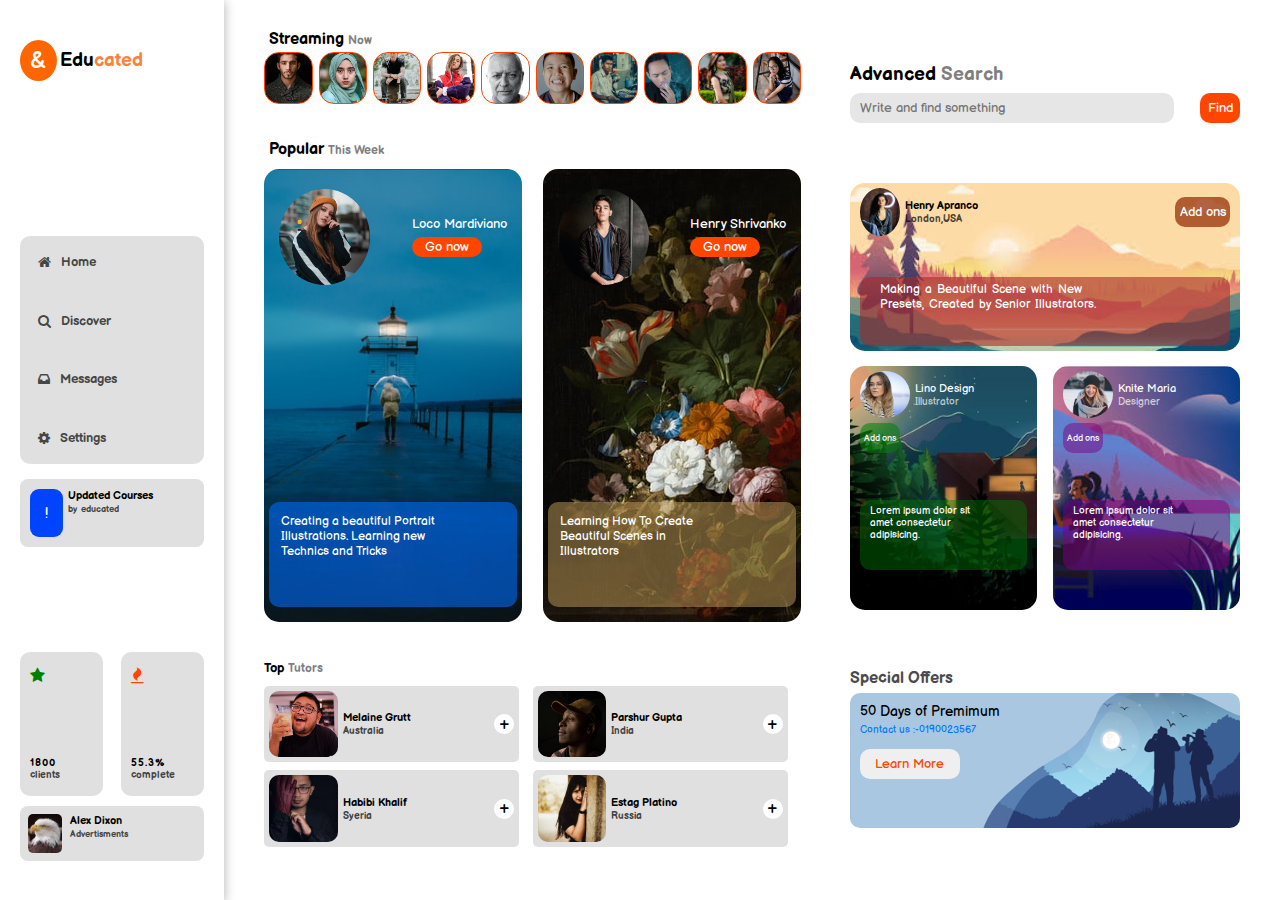
==== index.html @ 4aef3d66 "education" ====
<!DOCTYPE html>
<html lang="en">

<head>
    <meta charset="UTF-8">
    <meta name="viewport" content="width=device-width, initial-scale=1.0">
    <title>Challenge</title>
    <link rel="stylesheet" href="style.css">
    <link rel="stylesheet" href="http://stackpath.bootstrapcdn.com/font-awesome/4.7.0/css/font-awesome.min.css">
    <link href="https://fonts.googleapis.com/css2?family=Balsamiq+Sans&display=swap" rel="stylesheet">
</head>

<body>
    <div id="container">
       
        <div id="lsec">
            <div class="toggle">
                <i class="fa fa-bars"></i>
            </div>
            <div id="tl">
                <div id="logo">&</div>
                <h3>Edu<span>cated</span></h3>
            </div>
            <div id="ml">
                <div id="tml">
                    <div id="ml1">
                        <i class="fa fa-home"></i>
                        <h3>Home</h3>
                    </div>
                    <div id="ml1">
                        <i class="fa fa-search"></i>
                        <h3>Discover</h3>
                    </div>
                    <div id="ml1">
                        <i class="fa fa-inbox"></i>
                        <h3>Messages</h3>
                    </div>
                    <div id="ml1">
                        <i class="fa fa-gear"></i>
                        <h3>Settings</h3>
                    </div>
                </div>
                <div id="bml">
                    <div id="lgbml">!</div>
                    <h3>Updated Courses<br><span>by educated</span></h3>
                </div>
            </div>
            <div id="bl">
                <div id="tbl">
                    <div id="ltbl">
                        <i id="ltlb1" class="fa fa-star"></i>
                        <h3>1800<br><span>clients</span></h3>
                    </div>
                    <div id="ltbl">
                        <i id="ltlb2" class="fa fa-fire"></i>
                        <h3>55.3%<br><span>complete</span></h3>
                    </div>
                </div>
                <div id="bbl">
                    <div id="lgbml"></div>
                    <h3>Alex Dixon<br><span>Advertisments</span></h3>
                </div>
            </div>
        </div>
        <div id="rsec">
            <div id="lrsec">
                <div id="hlrsec">
                    <h3>Streaming <span> Now</span></h3>
                    <div id="stream">
                        <div id="div1" class="div"></div>
                        <div id="div2" class="div"></div>
                        <div id="div3" class="div"></div>
                        <div id="div4" class="div"></div>
                        <div id="div5" class="div"></div>
                        <div id="div6" class="div"></div>
                        <div id="div7" class="div"></div>
                        <div id="div8" class="div"></div>
                        <div id="div9" class="div"></div>
                        <div id="div10" class="div"></div>
                    </div>
                </div>
                <div id="plrsec">
                    <h3>Popular <span> This Week</span></h3>

                    <div id="con">
                        <div id="cont1" class="cont">
                            <div id="tcont">

                                <div id="img">
                                </div>
                                <div id="nm">
                                    <h5>Loco Mardiviano</h5>
                                    <button>Go now</button>
                                </div>

                            </div>
                            <div id="bcont">
                                <p>Creating a beautiful Portrait <br>Illustrations. Learning new <br>Technics and Tricks
                                </p>
                            </div>
                        </div>
                        <div id="cont2" class="cont">
                            <div id="tcont2">

                                <div id="img">
                                </div>
                                <div id="nm">
                                    <h5>Henry Shrivanko</h5>
                                    <button>Go now</button>
                                </div>

                            </div>
                            <div id="bcont">
                                <p>Learning How To Create <br>Beautiful Scenes in <br> Illustrators  </p>
                            </div>
                        </div>
                    </div>
                </div>
                <div id="blrsec">
                    <h5>Top <span>Tutors</span></h5>
                    <div id="bsec">
                        <div id="bdiv1" class="bdiv">
                            <div id="lbd">
                                <div id="imgbd1" class="imgbd"></div>
                                <h6>Melaine Grutt <br><span>Australia</span></h6>
                            </div>
                            <div id="rbd">+</div>
                        </div>
                        <div id="bdiv2" class="bdiv">
                            <div id="lbd">
                                <div id="imgbd2" class="imgbd"></div>
                                <h6>Parshur Gupta <br><span>India</span></h6>
                            </div>
                            <div id="rbd">+</div>
                        </div>
                        <div id="bdiv3" class="bdiv">
                            <div id="lbd">
                                <div id="imgbd3" class="imgbd"></div>
                                <h6>Habibi Khalif <br><span>Syeria</span></h6>
                            </div>
                            <div id="rbd">+</div>
                        </div>
                        <div id="bdiv4" class="bdiv">
                            <div id="lbd">
                                <div id="imgbd4" class="imgbd"></div>
                                <h6>Estag Platino <br><span>Russia</span></h6>
                            </div>
                            <div id="rbd">+</div>
                        </div>
                    </div>
                </div>
            </div>
            <div id="rrsec">
                <div id="hrrsec">
                    <h3>Advanced <span>Search</span></h3>
                    <div id="search"><input type="text" placeholder="Write and find something"><button>Find</button>
                    </div>

                </div>
                <div id="mrrsec">

                    <div id="tmrsec">
                        <div id="tm">
                            <div id="ltm">
                                <div id="imgtm"></div>
                                <h6>Henry Apranco<br><span>London,USA</span></h6>
                            </div>
                            <div id="rtm"><button>Add ons</button></div>
                        </div>
                        <div id="bm">Making a Beautiful Scene with New <br>Presets, Created by Senior Illustrators.
                        </div>
                    </div>
                    <div id="bmrsec">
                        <div id="lmrsec" class="mrsec">
                            <div id="tbm">
                                <div id="tbm1" class="imgtbm"></div>
                                <h6>Lino Design <br><span>Illustrator</span></h6>
                            </div>
                            <button>Add ons</button>
                            <div id="bbm">Lorem ipsum dolor sit <br> amet consectetur <br> adipisicing.</div>
                        </div>
                        <div id="rmrsec" class="mrsec">
                            <div id="tbm">
                                <div id="tbm2" class="imgtbm"></div>
                                <h6>Knite Maria <br><span>Designer</span></h6>
                            </div>
                            <button>Add ons</button>
                            <div id="bbm">Lorem ipsum dolor sit <br> amet consectetur <br> adipisicing.</div>
                        </div>
                    </div>
                </div>
                <div id="frsec">
                    <h4>Special Offers</h4>
                    <div id="mfr">
                        <p>50 Days of Premimum <br> <span>Contact us :-0190023567</span></p>
                        <button>Learn More</button>
                    </div>
                </div>
            </div>
        </div>
    </div>
</body>

</html>
---- style.css ----
*{
    margin: 0;
    padding: 0;
    box-sizing: border-box;
    font-family: 'Balsamiq Sans', cursive;
}
html,body{
    width: 100%;
    height: 100%;
}
#container{
    display: flex;
    width: 100%;
    height: 100%;
    
}
.toggle{
          font-size: 20px;
          width: 40px;
          height: 40px;
         border-radius: 15px;
         background-color: orangered;
         color: white;
         display: none;
 }

#lsec{
    position: relative;
    display: flex;
    flex-direction: column;
    justify-content: space-between;
    align-items: center;
    width: 18%;
    height: 100%;
    padding: 40px 20px;
    box-shadow: 0px 2px 10px 1px rgba(0, 0, 0, 0.267);
    
}
#tl{
    display: flex;
    align-items: center;
   
    width: 100%;
    height:5%;
    
}
#logo{
    font-size: 25px;
    display: flex;
    align-items: center;
    justify-content: center;
    height: 100%;
    width: 20%;
    border-radius: 50%;
    background-color: rgb(255, 102, 0);
    color: white;
}
#tl h3{margin-left: 3px;}
#tl span{color: rgba(255, 94, 0, 0.781);}
#ml{
    display: flex;
    flex-direction: column;
    justify-content: space-between;
    margin-top: 60px;
    width: 100%;
    height: 38%;
   
}
#tml{
    padding: 18px;
    display: flex;
    justify-content: space-between;
    flex-direction: column;
    height: 78%;
    width: 100%;
    border-radius: 10px;
    color: rgba(0, 0, 0, 0.699);
    background-color: rgba(0, 0, 0, 0.120);
}

#ml1{
    font-size: 11px;
    display: flex;
    align-items: center;
    transition: cubic-bezier(0.55, 0.055, 0.675, 0.19).2s;
}
#ml1:hover{
    transform: scale(1.1);
    color: black;
    cursor: pointer;
}
#ml1 h3{margin-left: 10px;}
#ml1 i{font-size: 14px;}
#bml{
    padding: 10px;
    display: flex;
    margin-top: 15px;
    border-radius: 8px;
    background-color: rgba(0, 0, 0, 0.120);
    height: 23%;
    width: 100%;
}
#bml #lgbml{
    display: flex;
    align-items: center;
    justify-content: center;
    color: white;
    font-size: 15px;
    width: 20%;
    height: 100%;
    border-radius: 9px;
    background-color: rgb(0, 68, 255);
}
#bml h3{
    margin-left: 5px;
    font-size: 11px;
}
#bml h3 span{
    opacity: .7;
    word-spacing: 2px;
    font-size: 9px;
}
#bml:hover{cursor: pointer;}
#bl{
    margin-bottom: 13px;
    width: 100%;
    height: 25%;
   
}
#tbl{
    padding:10px 0px;
    display: flex;
    justify-content: space-between;
    height: 80%;
    width: 100%;
   
}
#ltbl{
    display: flex;
    flex-direction: column;
    justify-content: space-between;
    padding: 15px 10px;
    background-color: rgba(0, 0, 0, 0.120);
    width: 45%;
    height: 100%;
    border-radius: 10px;
    transition: cubic-bezier(0.55, 0.055, 0.675, 0.19).3s;
}
#ltbl h3{
    letter-spacing: 1px;
    font-size: 10px;
}
#ltbl h3 span{
    letter-spacing: 0px;
    opacity: .7;
}
#ltlb1{color: green;}
#ltlb2{color: orangered;}
#ltbl:hover{
    transform: scale(.8);
    cursor: pointer;
}
#rtbl{
    background-color: rgba(0, 0, 0, 0.120);
    width: 45%;
    height: 100%;
    border-radius: 10px;
}

#bbl{
    padding: 8px;
    display: flex;
    border-radius: 8px;
    background-color: rgba(0, 0, 0, 0.120);
    height: 27%;
    width: 100%;
}
#bbl #lgbml{
    width: 20%;
    height: 100%;
    border-radius: 5px;
    background-image: url(eagle.jpg);
    background-size: cover;
    background-position: center;
   
}
#bbl h3{
    margin-left: 8px;
    font-size: 11px;
}
#bbl h3 span{
    opacity: .7;
    word-spacing: 2px;
    font-size: 9px;
}
#bbl:hover{cursor: pointer;}
#rsec{
    padding: 30px 40px;
    display: flex;
    justify-content: space-between;
    width: 85%;
    height: 100%;
}
#lrsec{
   
    display: flex;
    flex-direction: column;
    justify-content: space-between;
    width: 55%;
    height: 100%;
}
#hlrsec{
   
    width: 100%;
    height: 7%;
}
#hlrsec h3 {
    margin-left: 5px;
    font-size: 16px;}
#hlrsec h3 span{
    font-size: 12px;
    opacity: .5;
}
#stream{
    margin-top: 3px;
    display: flex;
    justify-content: space-between;
    width: 100%;
    height: 88%;
    
}

#stream .div{
    padding: 5px;
    background-size: cover;
    border-radius: 15px;
    width: 0%;
    height: 100%;
    position: relative;
    background-size: cover;
    background-position: center;
}
#stream .div{
    padding: 15px;
    width: 9%;
    height: 100%;
    border-radius: 15px;
    transition: cubic-bezier(0.55, 0.055, 0.675, 0.19).3s;
    border: 1px solid orangered;
}
#div1{background-image: url(s1.jpg);}
#div2{background-image: url(s2.jpg);}
#div3{background-image: url(s3.jpg);}
#div4{background-image: url(s4.jpg);}
#div5{background-image: url(s5.jpg);}
#div6{background-image: url(s6.jpg);}
#div7{background-image: url(s7.jpg);}
#div8{background-image: url(s8.jpg);}
#div9{background-image: url(s9.jpg);}
#div10{background-image: url(s10.jpg);}
.div:hover{
    cursor: pointer;
    transform: scale(1.2);

}
#plrsec{
    display: flex;
    flex-direction: column;
   
    margin-top: 35px;
   
    height: 60%;
    width: 100%;
    
}
#plrsec h3{
    margin-left: 5px;
    font-size: 16px;
}
#plrsec h3 span{
    font-size: 12px;
    opacity: .5;
}
#plrsec #con{
    margin-top: 10px;
    width: 100%;
    height: 90%;
    display: flex;
    justify-content: space-between;
   
}
#con .cont{
    padding: 15px 5px;
    display: flex;
    flex-direction: column;
    justify-content: space-between;
    width: 48%;
    height: 100%;
    border-radius: 15px;  
    transition: cubic-bezier(0.55, 0.055, 0.675, 0.19).3s;
}
.cont:hover{
    transform: scale(.950);
    cursor: grab;
}
#con .cont h5{
    font-size: 13px;
    font-weight: 400;
}
.cont #tcont{
   
    display: flex;
    justify-content: space-between;
    align-items: center;
    padding: 5px 10px;
    border-radius: 10px;
    width: 100%;
    height: 25%;
    color: white;
    font-weight: 400;
}
#tcont #img{
    width: 40%;
    height: 100%;
    border-radius: 50%;
    background-color: thistle;
    background-image: url(con1.jpg);
    background-size: cover;
    background-position: center;
}
#nm button{
     margin-top: 5px;
    border-radius: 15px;
    width: 70px;
    height: 20px;
    background-color: orangered;
    border: none;
    color: white;
    transition: cubic-bezier(0.55, 0.055, 0.675, 0.19).2s;
}
#nm button:hover{
    cursor: pointer;
    width: 65px;
    background-color: rgb(151, 42, 3);
}
.cont #bcont{
    padding: 12px;
    font-size: 12px;
    border-radius: 10px;
    width: 100%;
    height: 25%;
    color: white;
    background-color: rgba(0, 110, 255, 0.575);
}
#cont1{
    background-image: url(bcon1.jpg);
    background-size: cover;
    background-position: center;
}
#cont2{
    background-image: url(bcon2.jpg);
}
.cont #tcont2{
   
    display: flex;
    justify-content: space-between;
    align-items: center;
    padding: 5px 10px;
    border-radius: 10px;
    width: 100%;
    height: 25%;
    color: white;
    font-weight: 400;
}
#tcont2 #img{
    width: 40%;
    height: 100%;
    border-radius: 50%;
    background-color: thistle;
    background-image: url(con2.jpg);
    background-size: cover;
    background-position: top;
}


#cont2 #bcont{
    padding: 12px;
    font-size: 12px;
    border-radius: 10px;
    width: 100%;
    height: 25%;
    color: white;
    background-color: rgba(184, 150, 84, 0.534);
}
#blrsec{
    /* margin-top: 40px; */
    height: 25%;
    width: 100%;
   
}
#blrsec h5 span{
    opacity: .5;
    font-size: 12px;
}
#blrsec #bsec{
    padding: 10px 0px;
    display: grid;
    grid-template-columns: repeat(2,1fr);
    grid-template-rows: repeat(2,1fr);
    height: 90%;
    width: 100%;
  
}
#bsec .bdiv{
    display: flex;
    justify-content: space-between;
    align-items: center;
    padding: 5px;
    background-color: rgba(0, 0, 0, 0.120);
    border-radius: 5px;
    width: 95%;
    height: 90%; 
    transition: cubic-bezier(0.55, 0.055, 0.675, 0.19).2s;
}
.bdiv #lbd{
    display: flex;
    align-items: center;
    width: 70%;
    height: 100%;
    
}
.bdiv #lbd .imgbd{
    margin-right: 5px;
    height: 100%;
    width: 40%;
    border-radius: 10px;
    background-size: cover;
    background-position: center;
    
}
#imgbd1{background-image: url(ill1.jpg);}
#imgbd2{background-image: url(ill2.jpg);}
#imgbd3{background-image: url(ill3.jpg);}
#imgbd4{background-image: url(ill4.jpg);}
#lbd h6 span{
    font-size: 10px;
    opacity: .7;
}
#rbd{
    font-size: 16px;
    display: flex;
    justify-content: center;
    align-items: center;
    width: 20px;
    height: 20px;
    border-radius: 50%;
    background-color: white;
    transition: cubic-bezier(0.55, 0.055, 0.675, 0.19).3s;
}
#rbd:hover{
  font-size: 18px;
   background-color: black;
   color: white;
   cursor: pointer;
}
#rrsec{
    display: flex;
    flex-direction: column;
    justify-content: space-around;
    width: 40%;
    height: 100%;
    /* background-color: olivedrab; */
}
#hrrsec{
  
    width: 100%;
}
#hrrsec h3 span{
    opacity: .5;
}
#hrrsec #search{
    margin-top: 7px;
    display: flex;
    justify-content: space-between;
    align-items: center;
   
    width: 100%;

}
#search input{
    padding:0px 10px;
    width: 83%;
    height: 30px;
    border-radius: 10px;
    border: none;
    color: black;
    background-color: rgba(7, 7, 7, 0.103);
}
#search button{
   border-radius: 10px;
   width: 40px;
   height: 30px;
   border: none;
   color: white;
   background-color: orangered;
   transition: cubic-bezier(0.55, 0.055, 0.675, 0.19).3s;
}
#search button:hover{
    cursor: pointer;
    transform: scale(1.2);
}
#mrrsec{
    margin-top: -5px;
    position: relative;
    width: 100%;
    height: 50%;
   
}
#tmrsec{
    padding: 5px 10px;
    display: flex;
    justify-content: space-between;
    flex-direction: column;
    width: 100%;
    height: 40%;
    border-radius: 15px;
    background-image: url(special.jpg);
    background-size: cover;
    background-position: center;
}
#tm{
    display: flex;
    justify-content: space-between;
    align-items: center;
    width: 100%;
    height: 30%;
}
#ltm{
    display: flex;
    align-items: center;
    width: 50%;
    height: 100%;
}
#imgtm{
   background-image: url(desu.jpg);
   background-size: cover;
   background-position: top;
    width: 40px;
    height: 100%;
    border-radius: 50%;
}
#ltm h6{
    margin-left: 5px;
}
#ltm h6 span{
    font-size: 10px;
    opacity: .7;
}
#rtm button{
    color: white;
    width: 55px;
    height: 30px;
    border-radius: 10px;
    padding: 0px 1px;
    border: none;
    background-color: rgba(148, 40, 1, 0.719);
    transition: cubic-bezier(0.55, 0.055, 0.675, 0.19).2s;
}
#rtm button:hover{
    transform: scale(.8);
    background-color: orangered;
    cursor: pointer;
}
#bm{
    border-radius: 10px;
    padding: 5px 20px;
    letter-spacing: 0px;
    color: white;
    font-size: 12px;
    word-spacing: 2px;
    width: 100%;
    height: 44%;
    background-color: rgba(165, 42, 42, 0.596);
}
#bmrsec{
    display: flex;
    justify-content: space-between;
    margin-top: 15px;
    width: 100%;
    height: 58%;
}
.mrsec{
    padding: 5px 10px;
    position: relative;
    border-radius: 15px;
    width: 48%;
    height: 100%;
    background-color: black;
    background-size: cover;
    background-position: center;
}
.mrsec:hover{cursor: pointer;}
#lmrsec{background-image: url(brmc.png);background-position-x: -20px;}
#rmrsec{background-image: url(trmc.jpg);}
.mrsec #tbm{
    display: flex;
    align-items: center;
 width: 100%;
 height: 20%;
 
}
#tbm .imgtbm{
  
    background-size: cover;
    background-position: center;
    width: 30%;
    height: 100%;
    border-radius: 50%;
    background-color: thistle;
}
#tbm1{
    background-image: url(drm.jpg);
}
#tbm2{
    background-image: url(trm.jpg);
}
#tbm h6{
    font-weight: 400;
    margin-left: 5px;
    color: white;
}
#tbm h6 span{
    font-size: 10px;
    opacity: .7;
}
.mrsec button{
    margin-top: 5px;
    width: 40px;
    height: 30px;
    font-size: 9px;
    border-radius: 10px;
    background-color: orangered;
    color: white;
    border: none; 
    transition: cubic-bezier(0.55, 0.055, 0.675, 0.19).2s;
}
.mrsec button:hover{
    transform: scale(1.2);
    cursor: pointer;
}
#lmrsec button{background-color: rgba(0, 128, 0, 0.541);}
#rmrsec button{background-color: rgba(128, 0, 128, 0.486);}
#bbm{
    padding: 5px 10px;
    font-size: 10px;
    width: 100%;
    height: 30%;
    font-weight: 300;
    color: white;
    border-radius: 10px;
    margin-top: 47px;
}
#lmrsec #bbm{background-color: rgba(0, 128, 0, 0.404);}
#rmrsec #bbm{background-color: rgba(128, 0, 128, 0.486);}
#frsec{
    width: 100%;
    height: 20%;
   
   
}
#frsec h4{
    opacity: .7;
}
#mfr{
    background-image: url(mrrrsec.jpg);
    background-position: center;
    background-size: cover;
    margin-top: 5px;
    width: 100%;
    height: 80%;
   
    border-radius: 10px;
    padding: 10px 10px;
}
#mfr p{
    font-size: 14px;
}
#mfr p span{
    color: rgb(0, 119, 255);
    font-size: 10px;
}
#mfr button{
    width: 100px;
    margin-top: 12px;
    height: 30px;
    padding: 5px 10px;
    color: orangered;
    border-radius: 10px;
    border: none;
    transition: cubic-bezier(0.55, 0.055, 0.675, 0.19).3s;
}
#mfr button:hover{
    transform: scale(.8);
    background-color: orangered;
    color: white;
    cursor: pointer;
}
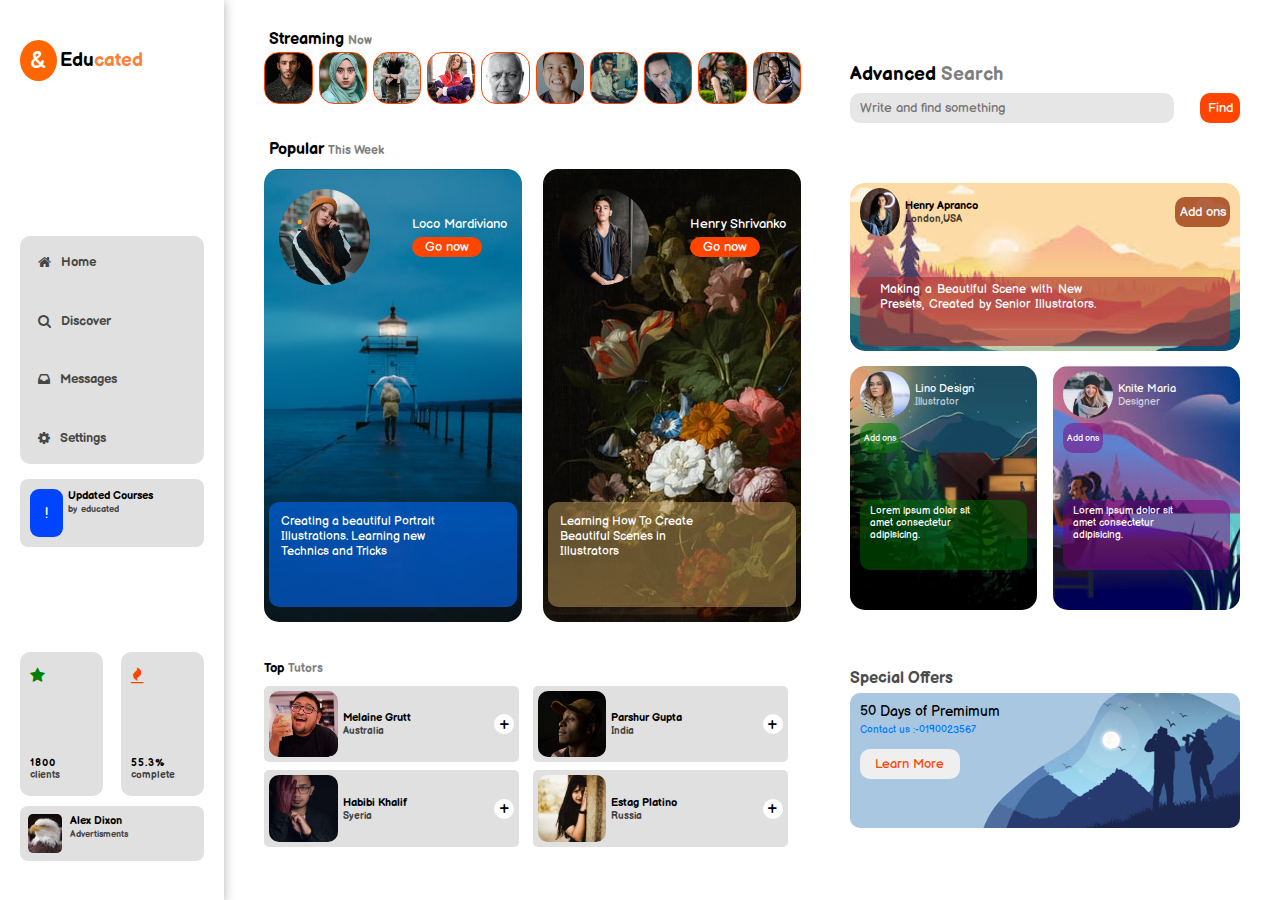
==== commit 8ada565a: "<!DOCTYPE html> <html lang="en">  <head>     <meta charset="UTF-8">     <meta name="viewport" conten" ====
--- a/index.html
+++ b/index.html
@@ -6,7 +6,7 @@
     <meta name="viewport" content="width=device-width, initial-scale=1.0">
     <title>Challenge</title>
     <link rel="stylesheet" href="style.css">
-    <link rel="stylesheet" href="http://stackpath.bootstrapcdn.com/font-awesome/4.7.0/css/font-awesome.min.css">
+    <link rel="stylesheet" href="https://stackpath.bootstrapcdn.com/font-awesome/4.7.0/css/font-awesome.min.css">
     <link href="https://fonts.googleapis.com/css2?family=Balsamiq+Sans&display=swap" rel="stylesheet">
 </head>
 
@@ -201,4 +201,4 @@
     </div>
 </body>
 
-</html>+</html>
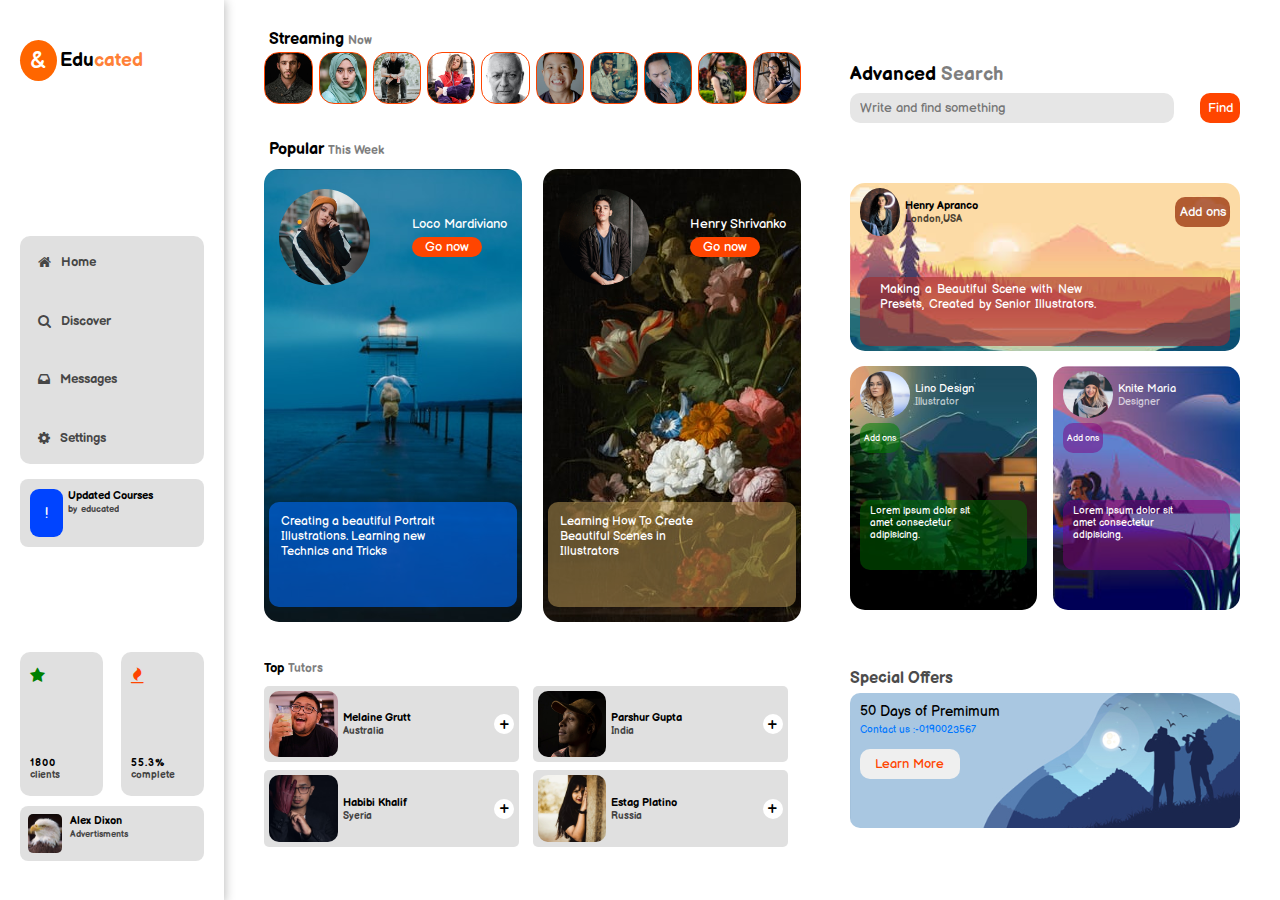
==== commit 4eceb9cc: "index.html" ====
--- a/index.html
+++ b/index.html
@@ -201,4 +201,4 @@
     </div>
 </body>
 
-</html>
+</html>